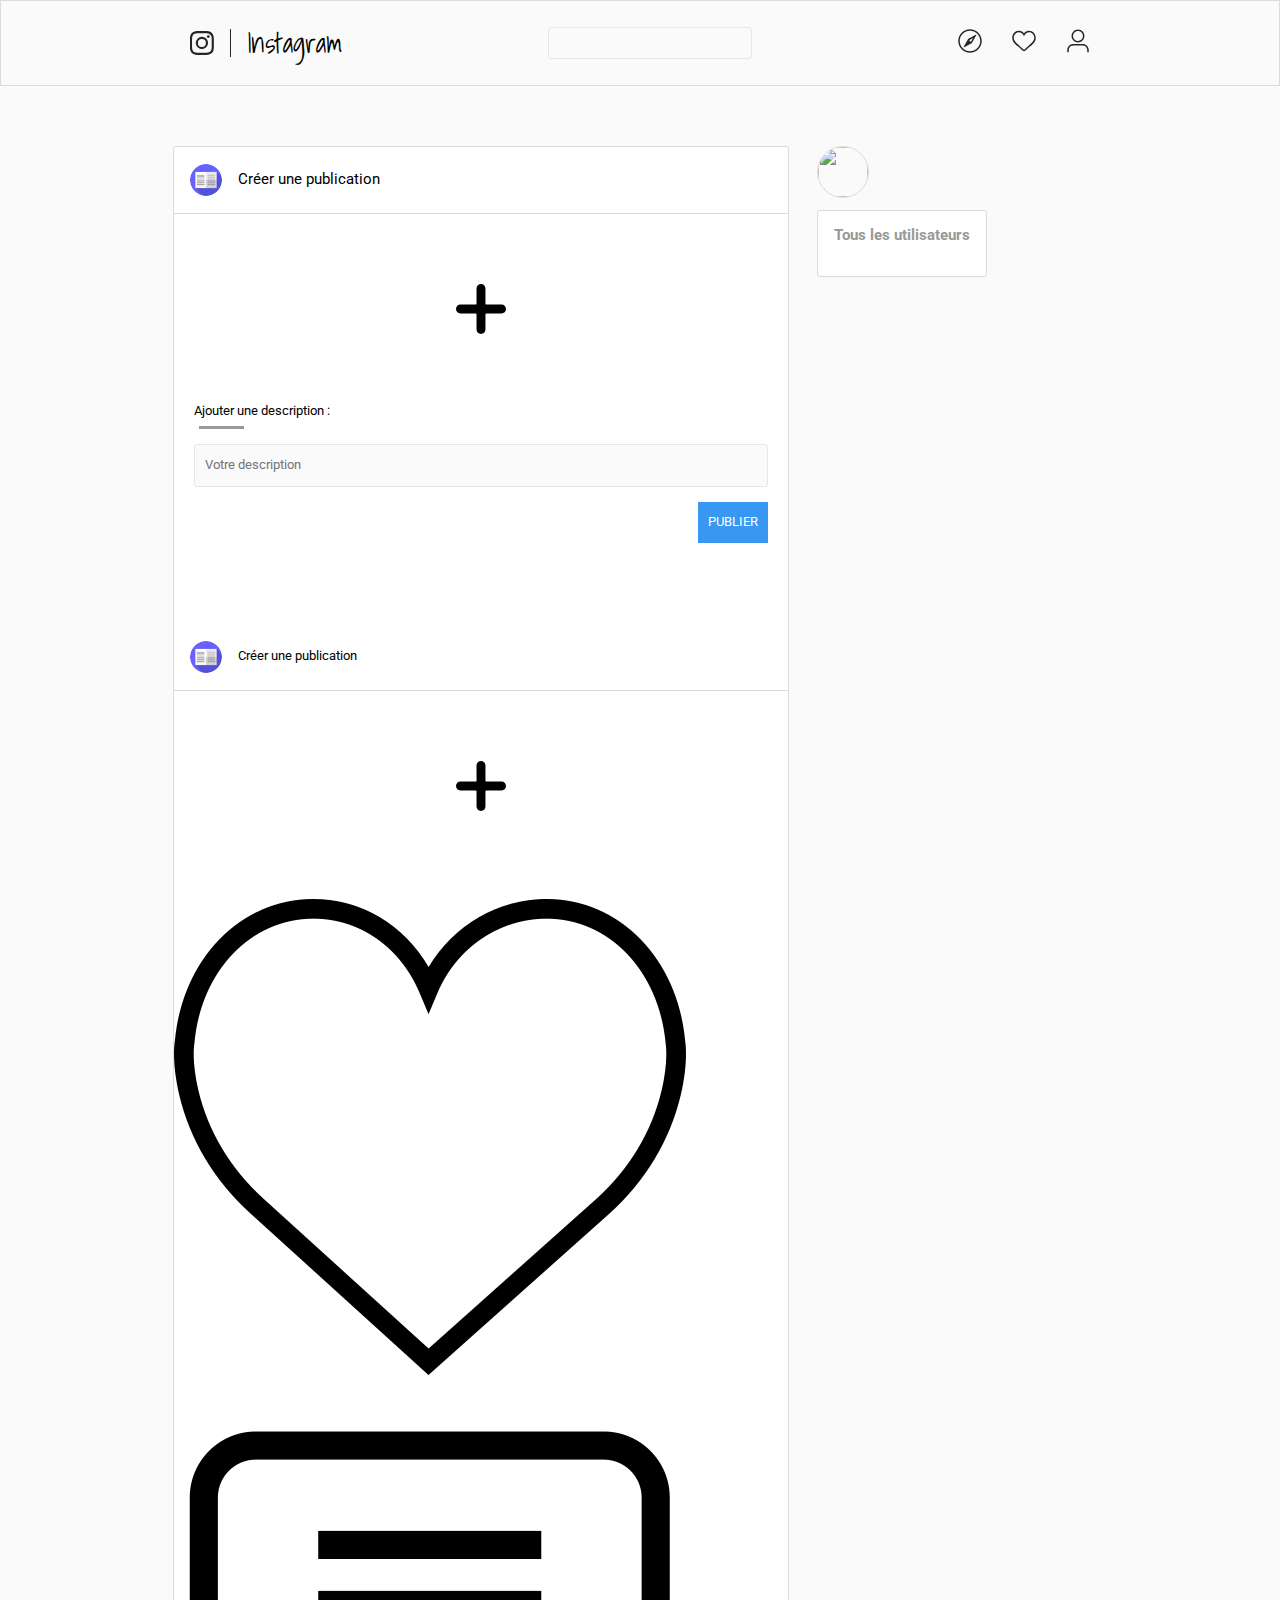
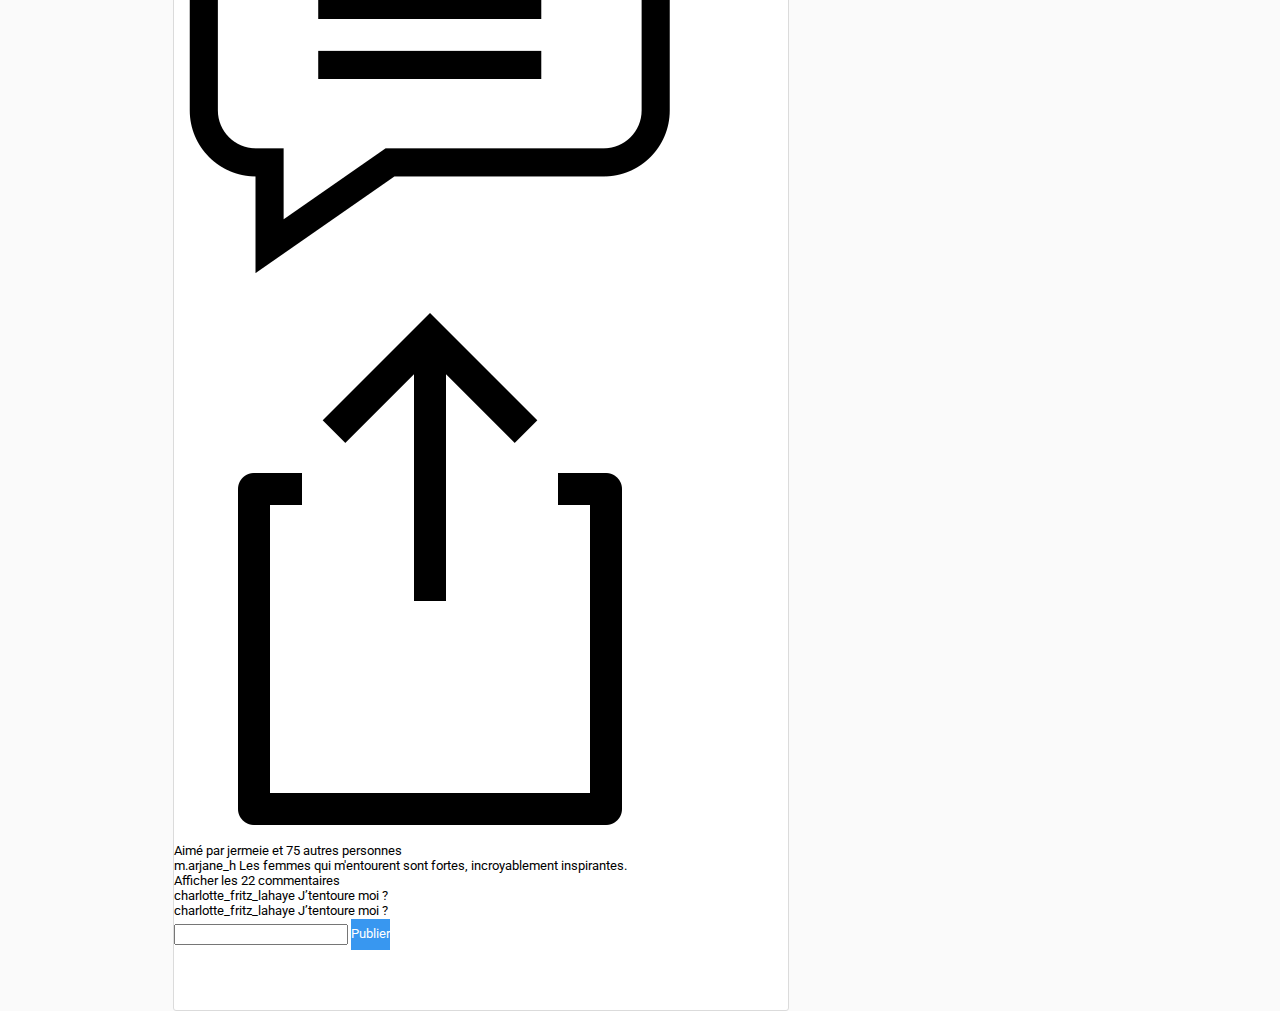
==== pages/home.html @ 54ca8123 "first commit" ====
<!DOCTYPE html>
<html lang="en">
<head>
    <meta charset="UTF-8">
    <meta name="viewport" content="initial-scale=1, maximum-scale=1">
    <title>Instagram</title>
    <link href="https://fonts.googleapis.com/css?family=Roboto|Shadows+Into+Light&display=swap" rel="stylesheet">
    <link rel="stylesheet" href="../assets/style/normalize.css">
    <link rel="stylesheet" href="../assets/style/main.css">
</head>
<body>
<header>
    <div id="headerContainer">
        <div id="instagramLinkHeader">
            <svg aria-label="Instagram" class="_8-yf5 " fill="#262626" height="24" viewBox="0 0 48 48" width="24"><path d="M13.86.13A17 17 0 008 1.26 11 11 0 003.8 4 12.22 12.22 0 001 8.28 18 18 0 00-.11 14.1c-.13 2.55-.13 3.38-.13 9.9s0 7.32.13 9.9A18 18 0 001 39.72 11.43 11.43 0 003.8 44 12.17 12.17 0 008 46.74a17.75 17.75 0 005.82 1.13c2.55.13 3.38.13 9.9.13s7.32 0 9.9-.13a17.82 17.82 0 005.83-1.13A11.4 11.4 0 0043.72 44a11.94 11.94 0 002.78-4.24 17.7 17.7 0 001.13-5.82c.13-2.55.13-3.38.13-9.9s0-7.32-.13-9.9a17 17 0 00-1.13-5.86A11.31 11.31 0 0043.72 4a12.13 12.13 0 00-4.23-2.78A17.82 17.82 0 0033.66.13C31.11 0 30.28 0 23.76 0s-7.31 0-9.9.13m.2 43.37a13.17 13.17 0 01-4.47-.83 7.25 7.25 0 01-2.74-1.79 7.25 7.25 0 01-1.79-2.74 13.23 13.23 0 01-.83-4.47c-.1-2.52-.13-3.28-.13-9.7s0-7.15.13-9.7a12.78 12.78 0 01.83-4.44 7.37 7.37 0 011.79-2.75A7.35 7.35 0 019.59 5.3a13.17 13.17 0 014.47-.83c2.52-.1 3.28-.13 9.7-.13s7.15 0 9.7.13a12.78 12.78 0 014.44.83 7.82 7.82 0 014.53 4.53 13.12 13.12 0 01.83 4.44c.13 2.51.13 3.27.13 9.7s0 7.15-.13 9.7a13.23 13.23 0 01-.83 4.47 7.9 7.9 0 01-4.53 4.53 13 13 0 01-4.44.83c-2.51.1-3.28.13-9.7.13s-7.15 0-9.7-.13m19.63-32.34a2.88 2.88 0 102.88-2.88 2.89 2.89 0 00-2.88 2.88M11.45 24a12.32 12.32 0 1012.31-12.35A12.33 12.33 0 0011.45 24m4.33 0a8 8 0 118 8 8 8 0 01-8-8"></path></svg>
            <div id="headerLogoSeparator"></div>
            <span>Instagram</span>
        </div>
        <input class="connexionInput" type="text">
        <nav>
            <a href="">
                <svg aria-label="Trouver des personnes" class="_8-yf5 " fill="#262626" height="24" viewBox="0 0 48 48" width="24"><path clip-rule="evenodd" d="M24 .5C37 .5 47.5 11 47.5 24S37 47.5 24 47.5.5 37 .5 24 11 .5 24 .5zm0 44c11.3 0 20.5-9.2 20.5-20.5S35.3 3.5 24 3.5 3.5 12.7 3.5 24 12.7 44.5 24 44.5zm-4.4-23.7c.3-.5.7-.9 1.2-1.2l14.8-8.1c.3-.1.6-.1.8.1.2.2.3.5.1.8l-8.1 14.8c-.3.5-.7.9-1.2 1.2l-14.8 8.1c-.3.1-.6.1-.8-.1-.2-.2-.3-.5-.1-.8l8.1-14.8zm6.2 5l4.3-7.8-7.8 4.3 3.5 3.5z" fill-rule="evenodd"></path></svg>
            </a>
            <a href="">
                <svg aria-label="Fil d’activité" class="_8-yf5 " fill="#262626" height="24" viewBox="0 0 48 48" width="24"><path clip-rule="evenodd" d="M34.3 3.5C27.2 3.5 24 8.8 24 8.8s-3.2-5.3-10.3-5.3C6.4 3.5.5 9.9.5 17.8s6.1 12.4 12.2 17.8c9.2 8.2 9.8 8.9 11.3 8.9s2.1-.7 11.3-8.9c6.2-5.5 12.2-10 12.2-17.8 0-7.9-5.9-14.3-13.2-14.3zm-1 29.8c-5.4 4.8-8.3 7.5-9.3 8.1-1-.7-4.6-3.9-9.3-8.1-5.5-4.9-11.2-9-11.2-15.6 0-6.2 4.6-11.3 10.2-11.3 4.1 0 6.3 2 7.9 4.2 3.6 5.1 1.2 5.1 4.8 0 1.6-2.2 3.8-4.2 7.9-4.2 5.6 0 10.2 5.1 10.2 11.3 0 6.7-5.7 10.8-11.2 15.6z" fill-rule="evenodd"></path></svg>
            </a>
            <a href="">
                <svg aria-label="Profil" class="_8-yf5 " fill="#262626" height="24" viewBox="0 0 48 48" width="24"><g><path d="M24 27c-7.1 0-12.9-5.8-12.9-12.9s5.8-13 12.9-13c7.1 0 12.9 5.8 12.9 12.9S31.1 27 24 27zm0-22.9c-5.5 0-9.9 4.5-9.9 9.9s4.4 10 9.9 10 9.9-4.5 9.9-9.9-4.4-10-9.9-10zM44 46.9c-.8 0-1.5-.7-1.5-1.5V42c0-5-4-9-9-9h-19c-5 0-9 4-9 9v3.4c0 .8-.7 1.5-1.5 1.5s-1.5-.7-1.5-1.5V42c0-6.6 5.4-12 12-12h19c6.6 0 12 5.4 12 12v3.4c0 .8-.7 1.5-1.5 1.5z"></path></g></svg>
            </a>
        </nav>
    </div>
</header>
<main>
    <div id="containMainSection">
        <div id="actualityContainer">
            <div class="actuality">
                <aside class="actualityHeader">
                    <div class="actualityProfilAsset">
                        <img src="../assets/picture/template.png" alt="">
                        <h3>Créer une publication</h3>
                    </div>
                </aside>
                <div class="actualityPicture">
                    <input type="file" id="fileAddPictureActuality" style="display: none">
                    <img src="../assets/picture/add.svg"  class="pictureAddActuality cursorPointer" style="width: 50px" alt="">
                </div>
                <footer id="footerAddActuality">
                    <span>Ajouter une description :</span>
                    <div id="separator"> </div>
                    <form action="">
                        <input type="text" class="connexionInput" id="publishDescription" placeholder="Votre description" accept="image/*">
                        <input type="submit" id="publishActuality" value="PUBLIER">
                    </form>
                   </footer>
            </div>
            <div class="actuality">
                <aside class="actualityHeader">
                    <div class="actualityProfilAsset">
                        <img src="../assets/picture/template.png" alt="">
                        <h4>Créer une publication</h4>
                    </div>
                </aside>
                <div class="actualityPicture">
                    <img src="../assets/picture/add.svg"  class="pictureAddActuality" style="width: 50px" alt="">
                </div>
                <footer>
                    <nav class="actualityAssetsLinks">
                        <img src="../assets/picture/like.png" alt="">
                        <img src="../assets/picture/comment.png" alt="">
                        <img src="../assets/picture/export.png" alt="">
                    </nav>
                    <div class="likeByContainer">
                        <img src="https://picsum.photos/200/300" class="likeByPicture" alt="">
                        <p class="likeByPicturetext">
                            Aimé par <span class="bold">jermeie</span> et <span class="bold">75 autres personnes</span>
                        </p>
                    </div>
                    <div class="commentAllContainers">
                        <div class="commentContainer">
                            <p>
                                <span class="bold">m.arjane_h</span>
                                Les femmes qui m'entourent sont fortes, incroyablement inspirantes.
                            </p>
                            <span> Afficher les 22 commentaires</span>
                            <p>
                                <span class="bold">charlotte_fritz_lahaye</span>
                                J’tentoure moi ?
                            </p>
                            <p>
                                <span class="bold">charlotte_fritz_lahaye</span>
                                J’tentoure moi ?
                            </p>
                        </div>
                    </div>
                    <form action="" class="addComment">
                        <input class="addCommentInput" type="text">
                        <input type="submit" value="Publier" class="submitAddComment">
                    </form>

                </footer>
            </div>
        </div>


        <div id="spreadContainer">
            <section id="userCurrentProfil" class="displayProfil">
                <img src="" alt="">
                <div class="displayProfilAssets">
                    <span class="displayProfilPseudo"></span>
                    <span class="displayprofilEmail"> </span>
                </div>
            </section>
            <section id="allUserDisplay">
                <h3>Tous les utilisateurs</h3>
            </section>
        </div>
    </div>

</main>
<!-- The core Firebase JS SDK is always required and must be listed first -->
<script src="https://www.gstatic.com/firebasejs/7.2.3/firebase-app.js"></script>

<!-- TODO: Add SDKs for Firebase products that you want to use
     https://firebase.google.com/docs/web/setup#available-libraries -->
<script src="https://www.gstatic.com/firebasejs/7.2.3/firebase-analytics.js"></script>
<script src="https://www.gstatic.com/firebasejs/7.2.3/firebase-auth.js"></script>

<script src="https://www.gstatic.com/firebasejs/7.2.3/firebase-firestore.js"></script>
<script src="https://www.gstatic.com/firebasejs/7.2.3/firebase-storage.js"></script>

<script src="../assets/js/index.js"></script>
</body>
</html>
---- assets/style/main.css ----
body {
  background-color: #FAFAFA;
  box-sizing: border-box;
  font-family: "Roboto", sans-serif;
  font-size: 13px;
}

#connectionContainer {
  padding: 10px;
  display: flex;
  flex-direction: column;
  max-width: 350px;
  margin: 30px auto 0;
  align-items: center;
}

#instagramText {
  text-align: center;
  margin-bottom: 35px;
  font-family: "Shadows Into Light", cursive;
}

#connexionLogoLink img {
  height: 40px;
}

.connexionFormContainer {
  width: 350px;
  display: flex;
  padding: 15px 0;
  flex-direction: column;
  align-items: center;
}
.connexionFormContainer:not(#downloadApp) {
  border: 1px solid #e6e6e6;
  background-color: #fff;
  margin-bottom: 10px;
}
.connexionFormContainer form {
  display: flex;
  flex-direction: column;
  width: 100%;
}
.connexionFormContainer form input {
  margin-bottom: 6px;
}
.connexionFormContainer form input:nth-last-child(2) {
  margin-bottom: 14px;
}
.connexionFormContainer form * {
  margin: 0 40px;
}

input[type=submit] {
  background-color: #3897f0;
  color: white;
  border: unset;
  padding: 8px 0;
  cursor: pointer;
}

.connexionInput {
  border-radius: 3px;
  border: 1px solid #e6e6e6;
  padding: 13px 10px;
  background-color: #FAFAFA;
}

#redirectRegister a {
  color: #3897f0;
  text-decoration: unset;
  font-weight: bold;
}

.connectWithFacebook {
  display: flex;
  align-items: center;
  color: #385185;
  font-weight: bold;
  margin: 23px 0 20px 0;
}
.connectWithFacebook img {
  height: 16px;
}

#passwordForget {
  color: #385185;
}

.connexionSeparator {
  margin-top: 15px;
}
.connexionSeparator span {
  color: #999;
  font-size: 13px;
  font-weight: 600;
  text-transform: uppercase;
}

#downloadApp, #connexionLogoLink {
  width: 100%;
}

#connexionLogoLink {
  display: flex;
  justify-content: center;
  margin-top: 25px;
}
#connexionLogoLink a:first-child {
  margin-right: 8px;
}

/* ------ home ----*/
header {
  border: 1px solid #dbdbdb;
  margin-bottom: 60px;
}

#instagramLinkHeader #headerLogoSeparator {
  width: 1px;
  background-color: #262626;
  margin: 0 16px;
  height: 28px;
}
#instagramLinkHeader span {
  font-family: "Shadows Into Light", cursive;
  font-size: 28px;
}

#headerContainer {
  width: 900px;
  padding: 26px 20px;
  display: flex;
  justify-content: space-between;
  margin: 0 auto;
}
#headerContainer input {
  padding: 3px 10px 3px 26px;
}
#headerContainer nav :nth-last-child(2) {
  margin: 0 30px;
}

#headerContainer > * {
  display: flex;
  justify-content: center;
  align-items: center;
}

.displayProfil {
  display: flex;
  text-overflow: ellipsis;
  white-space: nowrap;
  overflow: hidden;
  align-items: center;
  margin-bottom: 12px;
}
.displayProfil img {
  height: 50px;
  width: 50px;
  border-radius: 50%;
  border: 1px solid #dbdbdb;
  margin-right: 14px;
}

.displayProfilEmail {
  font-size: 12px;
  line-height: 14px;
  color: #999;
}

.displayProfilPseudo {
  margin-bottom: 2px;
}

.displayProfilAssets {
  display: flex;
  flex-direction: column;
}

#containMainSection {
  max-width: 935px;
  display: flex;
  margin: 0 auto;
}

#actualityContainer {
  margin-right: 28px;
  max-width: 614px;
  width: 100%;
  border: 1px solid #dbdbdb;
  border-radius: 3px;
  background-color: #fff;
}

#allUserDisplay {
  margin-top: 4px;
  padding: 16px;
  border: 1px solid #dbdbdb;
  border-radius: 3px;
  background-color: #fff;
}
#allUserDisplay h3 {
  color: #999;
  margin-block-start: unset;
}
#allUserDisplay .displayProfil img {
  height: 49px;
  width: 49px;
  border: 2px dimgrey solid;
}

.actualityHeader {
  display: flex;
  justify-content: space-between;
  border-bottom: 1px solid #dbdbdb;
  padding: 9px 16px;
}

.actualityProfilAsset {
  display: flex;
  align-items: center;
}
.actualityProfilAsset img {
  height: 32px;
  width: 32px;
  border-radius: 50%;
  margin-right: 16px;
}
.actualityProfilAsset h3, .actualityProfilAsset h4 {
  font-weight: normal;
}

.actualityPicture {
  padding: 50px 25px;
  min-height: 10vh;
  display: flex;
  justify-content: center;
  align-items: center;
}
.actualityPicture .pictureAddActuality {
  width: 100%;
}

.actuality {
  margin-bottom: 60px;
}

.cursorPointer {
  cursor: pointer;
}

#footerAddActuality {
  padding: 0 20px 20px 20px;
}
#footerAddActuality #separator {
  margin: 7px 0 15px 5px;
  height: 3px;
  background-color: #999;
  width: 45px;
}
#footerAddActuality form {
  display: flex;
  flex-direction: column;
}
#footerAddActuality input[type=text] {
  width: -webkit-fill-available;
  width: -moz-fill-available;
}
#footerAddActuality input[type=submit] {
  margin-top: 15px;
  align-self: flex-end;
  padding: 13px 10px;
}

@media all and (max-width: 1000px) {
  #headerContainer {
    width: unset;
    margin: unset;
  }

  #headerContainer header {
    width: 100vw;
  }

  #containMainSection {
    flex-direction: column;
    max-width: 600px;
  }

  #spreadContainer {
    display: none;
  }
}
@media all and (max-width: 650px) {
  .actualityPicture {
    padding: 50px 25px;
    display: flex;
    justify-content: center;
    align-items: center;
  }

  #containMainSection {
    width: 100vw;
  }

  #headerContainer .connexionInput {
    display: none;
  }

  #headerContainer nav:nth-last-child(2) {
    margin: 0 3vw;
  }
}
@media all and (max-width: 400px) {
  body {
    background-color: white;
  }

  .connexionFormContainer {
    width: 100vw;
  }

  .connexionFormContainer:not(#downloadApp) {
    border: unset;
  }
}

/*# sourceMappingURL=main.css.map */
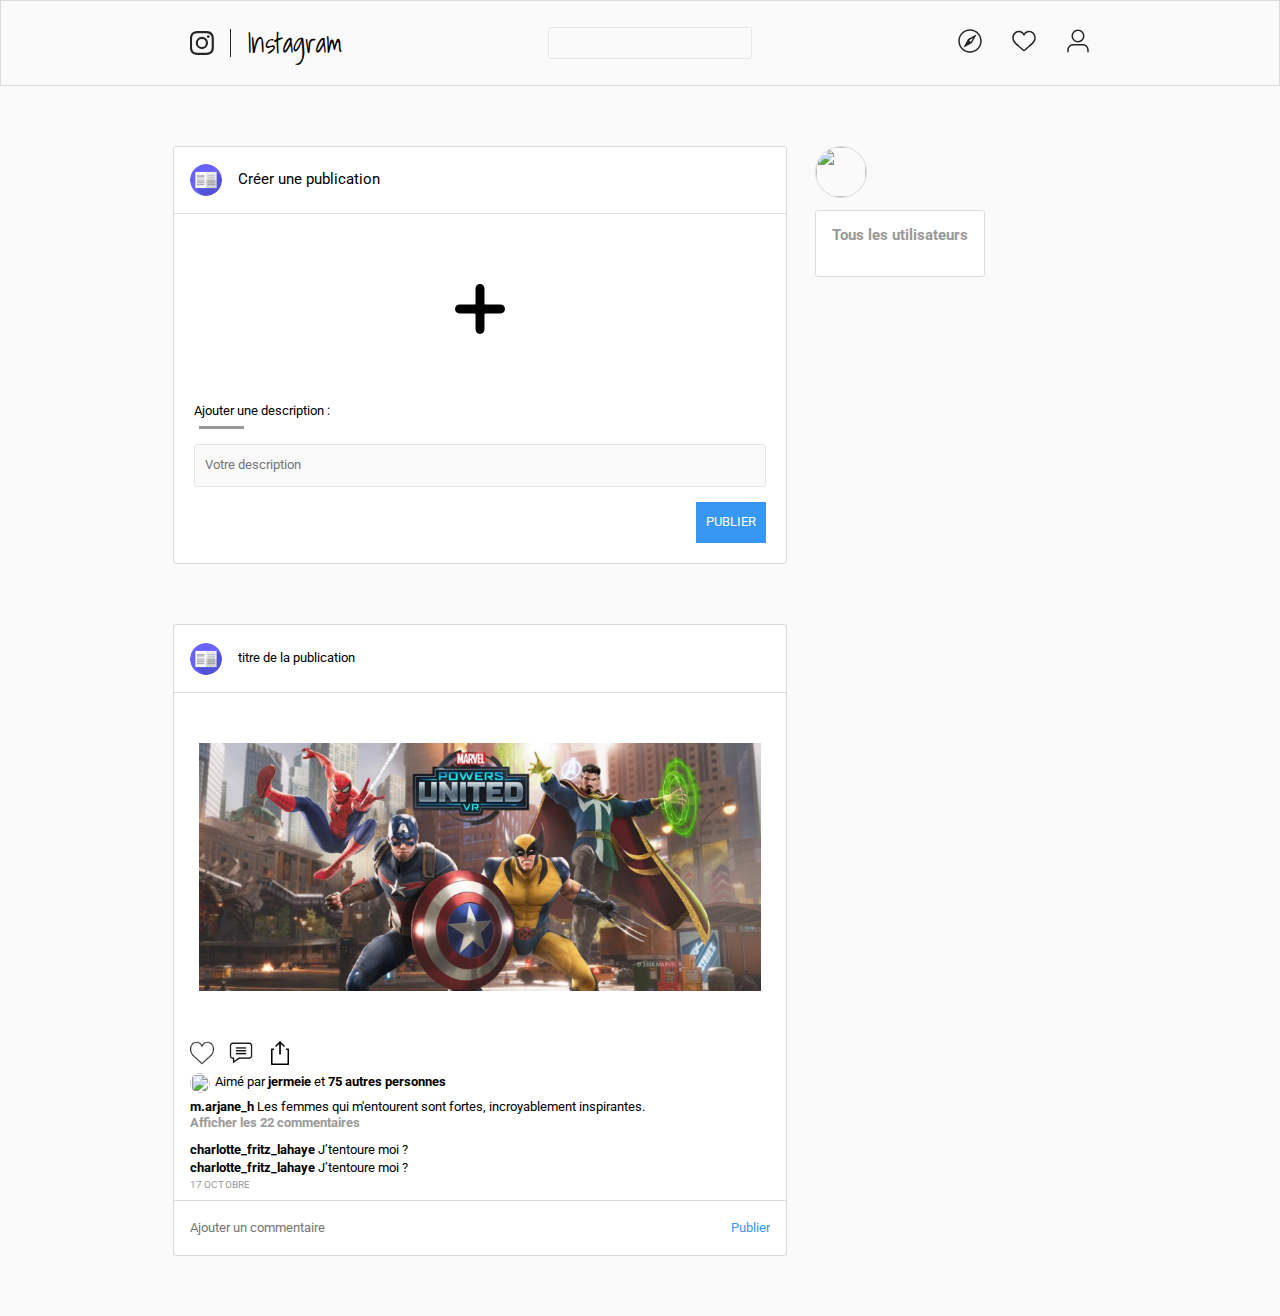
==== commit ed8a0789: "actuality style done" ====
--- a/pages/home.html
+++ b/pages/home.html
@@ -42,7 +42,7 @@
                 </aside>
                 <div class="actualityPicture">
                     <input type="file" id="fileAddPictureActuality" style="display: none">
-                    <img src="../assets/picture/add.svg"  class="pictureAddActuality cursorPointer" style="width: 50px" alt="">
+                    <img src="../assets/picture/add.svg"  id="pictureAddActuality" alt="">
                 </div>
                 <footer id="footerAddActuality">
                     <span>Ajouter une description :</span>
@@ -57,11 +57,11 @@
                 <aside class="actualityHeader">
                     <div class="actualityProfilAsset">
                         <img src="../assets/picture/template.png" alt="">
-                        <h4>Créer une publication</h4>
+                        <h4>titre de la publication</h4>
                     </div>
                 </aside>
                 <div class="actualityPicture">
-                    <img src="../assets/picture/add.svg"  class="pictureAddActuality" style="width: 50px" alt="">
+                    <img src="../assets/picture/530398-800-marvelvr.png" alt="">
                 </div>
                 <footer>
                     <nav class="actualityAssetsLinks">
@@ -81,7 +81,7 @@
                                 <span class="bold">m.arjane_h</span>
                                 Les femmes qui m'entourent sont fortes, incroyablement inspirantes.
                             </p>
-                            <span> Afficher les 22 commentaires</span>
+                            <span class="displayAllComment"> Afficher les 22 commentaires</span>
                             <p>
                                 <span class="bold">charlotte_fritz_lahaye</span>
                                 J’tentoure moi ?
@@ -91,13 +91,15 @@
                                 J’tentoure moi ?
                             </p>
                         </div>
+                        <span class="actualityPublishDate">
+                            17 OCTOBRE
+                        </span>
                     </div>
-                    <form action="" class="addComment">
-                        <input class="addCommentInput" type="text">
-                        <input type="submit" value="Publier" class="submitAddComment">
-                    </form>
-
                 </footer>
+                <form action="" class="addComment">
+                    <input class="addCommentInput" type="text" placeholder="Ajouter un commentaire">
+                    <input type="submit" value="Publier" class="submitAddComment">
+                </form>
             </div>
         </div>
 
--- a/assets/style/main.css
+++ b/assets/style/main.css
@@ -188,9 +188,6 @@
   margin-right: 28px;
   max-width: 614px;
   width: 100%;
-  border: 1px solid #dbdbdb;
-  border-radius: 3px;
-  background-color: #fff;
 }
 
 #allUserDisplay {
@@ -238,12 +235,15 @@
   justify-content: center;
   align-items: center;
 }
-.actualityPicture .pictureAddActuality {
+.actualityPicture img {
   width: 100%;
 }
 
 .actuality {
   margin-bottom: 60px;
+  border: 1px solid #dbdbdb;
+  background-color: #fff;
+  border-radius: 3px;
 }
 
 .cursorPointer {
@@ -273,6 +273,11 @@
   padding: 13px 10px;
 }
 
+#pictureAddActuality {
+  cursor: pointer;
+  width: 50px;
+}
+
 @media all and (max-width: 1000px) {
   #headerContainer {
     width: unset;
@@ -292,6 +297,74 @@
     display: none;
   }
 }
+.actuality footer {
+  padding: 0 16px 8px;
+}
+
+.actualityAssetsLinks {
+  display: flex;
+  justify-content: flex-start;
+  margin-bottom: 8px;
+}
+.actualityAssetsLinks img {
+  margin-right: 15px;
+  height: 24px;
+}
+.actualityAssetsLinks img:last-child {
+  margin-right: unset;
+}
+
+.bold {
+  font-weight: bold;
+}
+
+.likeByContainer {
+  display: flex;
+  align-items: center;
+  margin-bottom: 5px;
+}
+.likeByContainer img {
+  height: 20px;
+  width: 20px;
+  object-fit: cover;
+  border-radius: 50%;
+  margin-right: 5px;
+}
+
+.commentContainer p {
+  line-height: 18px;
+}
+
+.displayAllComment {
+  display: block;
+  color: #999;
+  font-weight: bold;
+  margin-bottom: 10px;
+}
+
+.actualityPublishDate {
+  font-size: 10px;
+  text-transform: uppercase;
+  letter-spacing: 0.2px;
+  color: #999;
+}
+
+.addComment {
+  display: flex;
+  border-top: 1px solid #dbdbdb;
+  padding: 0 16px;
+  justify-content: space-between;
+}
+.addComment .submitAddComment {
+  background-color: unset;
+  color: #3897f0;
+}
+
+.addCommentInput {
+  border: unset;
+  padding: 20px 0 20px;
+}
+
 @media all and (max-width: 650px) {
   .actualityPicture {
     padding: 50px 25px;
